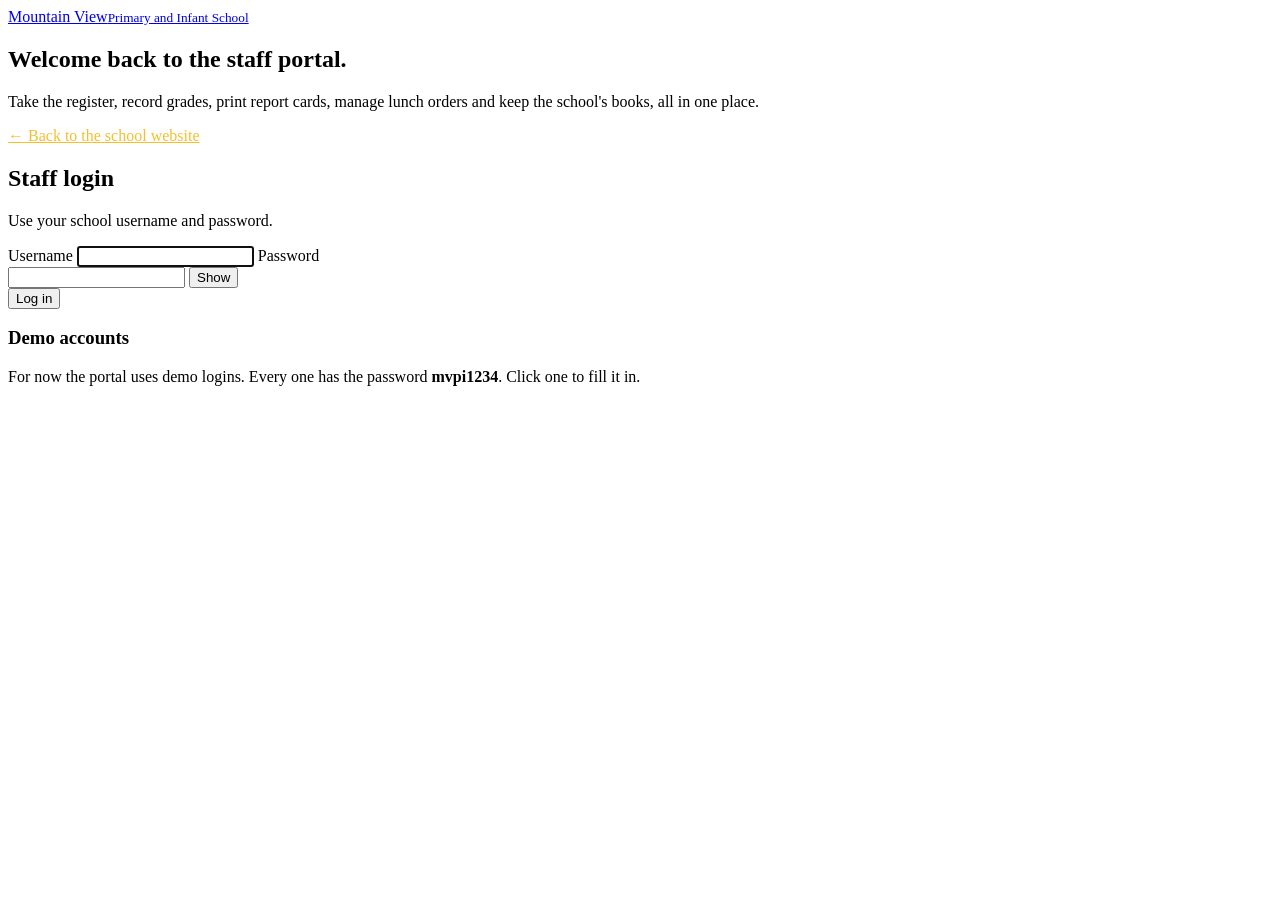
==== src/main/resources/static/login.html @ e2f793f7 "Added a more user friendly website" ====
<!DOCTYPE html>
<html lang="en">
<head>
  <meta charset="UTF-8">
  <meta name="viewport" content="width=device-width, initial-scale=1">
  <title>Staff login · Mountain View Primary and Infant School</title>
  <link rel="stylesheet" href="/assets/css/site.css">
</head>
<body>
  <div class="login-page">
    <aside class="login-art">
      <a class="brand" href="/" id="brand">
        <span class="name">Mountain View<small>Primary and Infant School</small></span>
      </a>
      <div>
        <h1>Welcome back to the staff portal.</h1>
        <p>Take the register, record grades, print report cards, manage lunch orders and keep the school's books, all in one place.</p>
      </div>
      <p class="small" style="margin:0"><a href="/" style="color:#f4bf2e">← Back to the school website</a></p>
    </aside>

    <main class="login-panel">
      <div class="login-box">
        <h2>Staff login</h2>
        <p class="muted">Use your school username and password.</p>

        <div id="notice"></div>

        <form id="login-form" novalidate>
          <label class="field">
            <span>Username</span>
            <input id="username" name="username" autocomplete="username" required autofocus>
          </label>
          <label class="field">
            <span>Password</span>
            <div class="password-row">
              <input id="password" name="password" type="password" autocomplete="current-password" required>
              <button class="btn btn-ghost btn-sm" type="button" id="toggle-password">Show</button>
            </div>
          </label>
          <button class="btn btn-lg" type="submit" id="submit">Log in</button>
        </form>

        <section class="demo-accounts" aria-labelledby="demo-title">
          <h3 id="demo-title">Demo accounts</h3>
          <p class="small muted">For now the portal uses demo logins. Every one has the password <strong>mvpi1234</strong>. Click one to fill it in.</p>
          <div class="demo-grid" id="demo-grid"></div>
        </section>
      </div>
    </main>
  </div>

  <script type="module">
    import { login, session, ROLES, h, svg, CREST } from "/assets/js/core.js";

    const DEMO_PASSWORD = "mvpi1234";
    const el = (id) => document.getElementById(id);

    document.getElementById("brand").prepend(svg(CREST));

    // Already logged in in this tab: go straight to the portal.
    if (session.get()) location.replace("/app.html");

    const params = new URLSearchParams(location.search);
    if (params.has("expired")) {
      el("notice").append(h("div", { class: "alert alert-gold" }, "Your session ended. Please log in again."));
    }
    if (params.has("loggedout")) {
      el("notice").append(h("div", { class: "alert alert-info" }, "You have been logged out."));
    }

    const descriptions = {
      PRINCIPAL: "Everything",
      VICE_PRINCIPAL: "Everything",
      ADMIN_STAFF: "Student records",
      TEACHER: "Register, grades, lunch",
      BURSAR: "Income and expenses",
      TUCKSHOP_MANAGER: "Lunch orders",
    };
    for (const [role, info] of Object.entries(ROLES)) {
      el("demo-grid").append(h("button", {
        type: "button",
        class: "demo-btn",
        onclick: () => {
          el("username").value = info.username;
          el("password").value = DEMO_PASSWORD;
          el("submit").focus();
        },
      }, h("strong", null, `${info.label} · ${info.username}`), h("span", null, descriptions[role])));
    }

    el("toggle-password").addEventListener("click", () => {
      const field = el("password");
      const show = field.type === "password";
      field.type = show ? "text" : "password";
      el("toggle-password").textContent = show ? "Hide" : "Show";
    });

    el("login-form").addEventListener("submit", async (event) => {
      event.preventDefault();
      el("notice").replaceChildren();
      const username = el("username").value.trim();
      const password = el("password").value;
      if (!username || !password) {
        el("notice").append(h("div", { class: "alert alert-error", role: "alert" }, "Enter your username and password."));
        return;
      }
      el("submit").disabled = true;
      el("submit").textContent = "Logging in…";
      try {
        await login(username, password);
        location.replace("/app.html");
      } catch (error) {
        el("notice").append(h("div", { class: "alert alert-error", role: "alert" }, error.message));
        el("password").select();
      } finally {
        el("submit").disabled = false;
        el("submit").textContent = "Log in";
      }
    });
  </script>
</body>
</html>
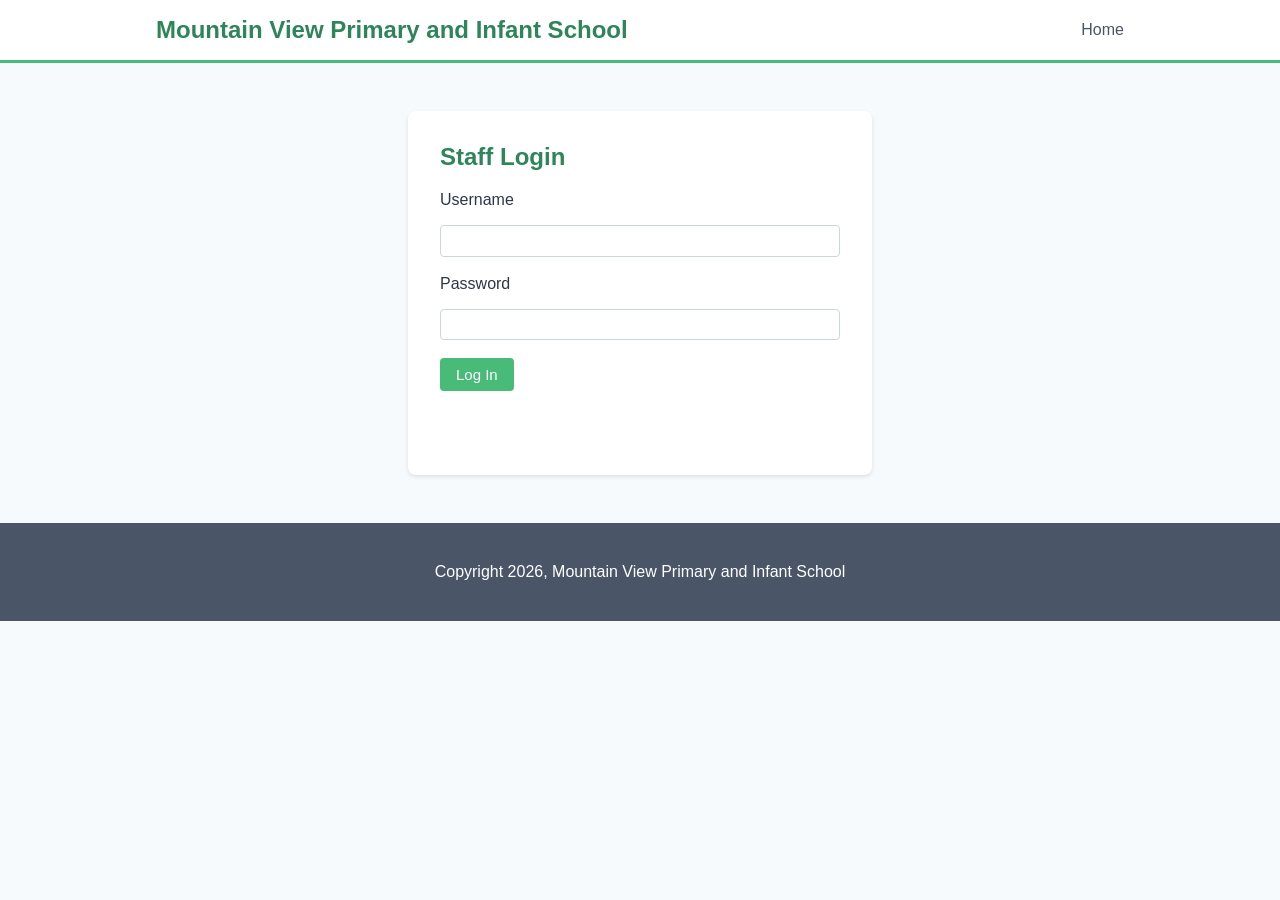
==== commit 4df336c2: "Updated website - unfinished" ====
--- a/src/main/resources/static/login.html
+++ b/src/main/resources/static/login.html
@@ -1,123 +1,44 @@
 <!DOCTYPE html>
 <html lang="en">
 <head>
-  <meta charset="UTF-8">
-  <meta name="viewport" content="width=device-width, initial-scale=1">
-  <title>Staff login · Mountain View Primary and Infant School</title>
-  <link rel="stylesheet" href="/assets/css/site.css">
+    <meta charset="UTF-8">
+    <meta name="viewport" content="width=device-width, initial-scale=1.0">
+    <title>Staff Login</title>
+    <link rel="stylesheet" href="css/styles.css">
+    <script src="js/login.js"></script>
 </head>
 <body>
-  <div class="login-page">
-    <aside class="login-art">
-      <a class="brand" href="/" id="brand">
-        <span class="name">Mountain View<small>Primary and Infant School</small></span>
-      </a>
-      <div>
-        <h1>Welcome back to the staff portal.</h1>
-        <p>Take the register, record grades, print report cards, manage lunch orders and keep the school's books, all in one place.</p>
-      </div>
-      <p class="small" style="margin:0"><a href="/" style="color:#f4bf2e">← Back to the school website</a></p>
-    </aside>
+    <header>
+        <div class="container">
+            <h1>Mountain View Primary and Infant School</h1>
+            <nav>
+                <ul>
+                    <li><a href="index.html">Home</a></li>
+                </ul>
+            </nav>
+        </div>
+    </header>
 
-    <main class="login-panel">
-      <div class="login-box">
-        <h2>Staff login</h2>
-        <p class="muted">Use your school username and password.</p>
+    <main>
+        <div class="login-box">
+            <h2>Staff Login</h2>
+            <form id="login-form">
+                <label for="username">Username</label>
+                <input type="text" id="username" name="username">
+                <br><br>
+                <label for="password">Password</label>
+                <input type="password" id="password" name="password">
+                <br><br>
+                <button type="submit">Log In</button>
+            </form>
+            <p id="message" class="message error"></p>
+        </div>
+    </main>
 
-        <div id="notice"></div>
-
-        <form id="login-form" novalidate>
-          <label class="field">
-            <span>Username</span>
-            <input id="username" name="username" autocomplete="username" required autofocus>
-          </label>
-          <label class="field">
-            <span>Password</span>
-            <div class="password-row">
-              <input id="password" name="password" type="password" autocomplete="current-password" required>
-              <button class="btn btn-ghost btn-sm" type="button" id="toggle-password">Show</button>
-            </div>
-          </label>
-          <button class="btn btn-lg" type="submit" id="submit">Log in</button>
-        </form>
-
-        <section class="demo-accounts" aria-labelledby="demo-title">
-          <h3 id="demo-title">Demo accounts</h3>
-          <p class="small muted">For now the portal uses demo logins. Every one has the password <strong>mvpi1234</strong>. Click one to fill it in.</p>
-          <div class="demo-grid" id="demo-grid"></div>
-        </section>
-      </div>
-    </main>
-  </div>
-
-  <script type="module">
-    import { login, session, ROLES, h, svg, CREST } from "/assets/js/core.js";
-
-    const DEMO_PASSWORD = "mvpi1234";
-    const el = (id) => document.getElementById(id);
-
-    document.getElementById("brand").prepend(svg(CREST));
-
-    // Already logged in in this tab: go straight to the portal.
-    if (session.get()) location.replace("/app.html");
-
-    const params = new URLSearchParams(location.search);
-    if (params.has("expired")) {
-      el("notice").append(h("div", { class: "alert alert-gold" }, "Your session ended. Please log in again."));
-    }
-    if (params.has("loggedout")) {
-      el("notice").append(h("div", { class: "alert alert-info" }, "You have been logged out."));
-    }
-
-    const descriptions = {
-      PRINCIPAL: "Everything",
-      VICE_PRINCIPAL: "Everything",
-      ADMIN_STAFF: "Student records",
-      TEACHER: "Register, grades, lunch",
-      BURSAR: "Income and expenses",
-      TUCKSHOP_MANAGER: "Lunch orders",
-    };
-    for (const [role, info] of Object.entries(ROLES)) {
-      el("demo-grid").append(h("button", {
-        type: "button",
-        class: "demo-btn",
-        onclick: () => {
-          el("username").value = info.username;
-          el("password").value = DEMO_PASSWORD;
-          el("submit").focus();
-        },
-      }, h("strong", null, `${info.label} · ${info.username}`), h("span", null, descriptions[role])));
-    }
-
-    el("toggle-password").addEventListener("click", () => {
-      const field = el("password");
-      const show = field.type === "password";
-      field.type = show ? "text" : "password";
-      el("toggle-password").textContent = show ? "Hide" : "Show";
-    });
-
-    el("login-form").addEventListener("submit", async (event) => {
-      event.preventDefault();
-      el("notice").replaceChildren();
-      const username = el("username").value.trim();
-      const password = el("password").value;
-      if (!username || !password) {
-        el("notice").append(h("div", { class: "alert alert-error", role: "alert" }, "Enter your username and password."));
-        return;
-      }
-      el("submit").disabled = true;
-      el("submit").textContent = "Logging in…";
-      try {
-        await login(username, password);
-        location.replace("/app.html");
-      } catch (error) {
-        el("notice").append(h("div", { class: "alert alert-error", role: "alert" }, error.message));
-        el("password").select();
-      } finally {
-        el("submit").disabled = false;
-        el("submit").textContent = "Log in";
-      }
-    });
-  </script>
+    <footer>
+        <div class="container">
+            <p>Copyright 2026, Mountain View Primary and Infant School</p>
+        </div>
+    </footer>
 </body>
 </html>
--- a/src/main/resources/static/css/styles.css
+++ b/src/main/resources/static/css/styles.css
@@ -0,0 +1,371 @@
+/* Styles for the Mountain View website and staff portal */
+
+body {
+    margin: 0;
+    font-family: -apple-system, BlinkMacSystemFont, "Segoe UI", Roboto, "Helvetica Neue", Arial, sans-serif;
+    font-size: 16px;
+    color: #2D3748;
+    background-color: #F7FAFC;
+}
+
+.container {
+    max-width: 1000px;
+    width: 100%;
+    margin: 0 auto;
+    box-sizing: border-box;
+    padding-left: 1rem;
+    padding-right: 1rem;
+}
+
+h1, h2, h3 {
+    color: #2F855A;
+}
+
+a {
+    color: #5A67D8;
+}
+
+/* Makes sure anything with the hidden attribute stays hidden */
+[hidden] {
+    display: none !important;
+}
+
+.table-scroll {
+    overflow-x: auto;
+}
+
+
+/* The header */
+
+header {
+    background-color: white;
+    border-bottom: 3px solid #48BB78;
+}
+
+header .container {
+    display: flex;
+    align-items: center;
+    justify-content: space-between;
+    gap: 2rem;
+    padding-top: 1rem;
+    padding-bottom: 1rem;
+}
+
+header h1 {
+    margin: 0;
+    font-size: 24px;
+}
+
+header ul {
+    list-style: none;
+    margin: 0;
+    padding: 0;
+    display: flex;
+    flex-wrap: wrap;
+    gap: 1.5rem;
+}
+
+header a {
+    text-decoration: none;
+    color: #4A5568;
+}
+
+header a:hover {
+    color: #48BB78;
+}
+
+header a.current {
+    color: #2F855A;
+    font-weight: bold;
+}
+
+
+/* Buttons */
+
+.btn, button {
+    background-color: #48BB78;
+    color: white;
+    border: none;
+    padding: 0.5rem 1rem;
+    font-size: 15px;
+    border-radius: 4px;
+    cursor: pointer;
+    text-decoration: none;
+    display: inline-block;
+}
+
+.btn:hover, button:hover {
+    background-color: #38A169;
+}
+
+button.grey {
+    background-color: #A0AEC0;
+}
+
+button.small {
+    padding: 0.25rem 0.6rem;
+    font-size: 13px;
+}
+
+
+/* Forms */
+
+input, select, textarea {
+    padding: 0.4rem;
+    font-size: 15px;
+    border: 1px solid #CBD5E0;
+    border-radius: 4px;
+}
+
+label {
+    display: inline-block;
+    margin-right: 1rem;
+    margin-bottom: 0.75rem;
+}
+
+fieldset {
+    border: 1px solid #CBD5E0;
+    border-radius: 6px;
+    background-color: white;
+    margin-bottom: 1.5rem;
+    padding: 1rem;
+}
+
+legend {
+    font-weight: bold;
+    color: #2F855A;
+}
+
+.form-row label {
+    display: inline-flex;
+    flex-direction: column;
+    gap: 0.25rem;
+}
+
+
+/* Tables */
+
+table {
+    border-collapse: collapse;
+    width: 100%;
+    background-color: white;
+    margin-bottom: 1rem;
+}
+
+th, td {
+    border: 1px solid #CBD5E0;
+    padding: 8px 10px;
+    text-align: left;
+}
+
+th {
+    background-color: #E2E8F0;
+}
+
+tbody tr:nth-child(even) {
+    background-color: #F7FAFC;
+}
+
+
+/* Messages */
+
+.message {
+    font-weight: bold;
+    min-height: 1.2em;
+}
+
+.error {
+    color: #C53030;
+}
+
+.success {
+    color: #2F855A;
+}
+
+
+/* Home page */
+
+.hero {
+    background-color: #E2E8F0;
+    padding: 3rem 0;
+}
+
+.hero h2 {
+    font-size: 32px;
+    margin-top: 0;
+}
+
+.hero p {
+    font-size: 18px;
+    max-width: 650px;
+}
+
+.about, .news {
+    padding: 2rem 0;
+}
+
+.cards {
+    display: grid;
+    grid-template-columns: repeat(3, 1fr);
+    gap: 1rem;
+}
+
+.card {
+    background-color: white;
+    padding: 1rem;
+    border-radius: 8px;
+    box-shadow: 0 2px 4px rgba(0, 0, 0, 0.1);
+}
+
+.card h3 {
+    margin-top: 0;
+}
+
+.portal-band {
+    background-color: #4A5568;
+    color: white;
+    padding: 3rem 0;
+}
+
+.portal-band .container {
+    display: flex;
+    align-items: center;
+    justify-content: space-between;
+    gap: 1rem;
+}
+
+.portal-band h2 {
+    color: white;
+    margin-top: 0;
+}
+
+.news article {
+    background-color: white;
+    padding: 1rem;
+    margin-bottom: 1rem;
+    border-left: 4px solid #48BB78;
+}
+
+.news article h3 {
+    margin-top: 0;
+}
+
+
+/* Login page */
+
+.login-box {
+    max-width: 400px;
+    margin: 3rem auto;
+    background-color: white;
+    padding: 2rem;
+    border-radius: 8px;
+    box-shadow: 0 2px 4px rgba(0, 0, 0, 0.1);
+}
+
+.login-box h2 {
+    margin-top: 0;
+}
+
+.login-box label {
+    display: block;
+    margin-right: 0;
+}
+
+.login-box input {
+    width: 100%;
+    box-sizing: border-box;
+    margin-top: 0.25rem;
+}
+
+
+/* Staff portal pages */
+
+main.portal {
+    padding-top: 1rem;
+    padding-bottom: 2rem;
+}
+
+.user-info {
+    color: #4A5568;
+    font-size: 14px;
+}
+
+.boxes {
+    display: grid;
+    grid-template-columns: repeat(3, 1fr);
+    gap: 1rem;
+    margin-bottom: 1.5rem;
+}
+
+.box {
+    background-color: white;
+    border: 1px solid #CBD5E0;
+    border-radius: 6px;
+    padding: 1rem;
+}
+
+.box .number {
+    font-size: 28px;
+    font-weight: bold;
+    color: #2F855A;
+}
+
+.details {
+    background-color: white;
+    border: 1px solid #CBD5E0;
+    padding: 1rem;
+    margin-bottom: 1.5rem;
+}
+
+.report-card {
+    background-color: white;
+    border: 2px solid #48BB78;
+    padding: 1.5rem;
+}
+
+.report-card h2 {
+    margin-top: 0;
+    text-align: center;
+}
+
+
+/* The footer */
+
+footer {
+    background-color: #4A5568;
+    color: white;
+    padding: 1.5rem 0;
+    margin-top: 2rem;
+}
+
+footer .container {
+    text-align: center;
+}
+
+
+/* Smaller screens */
+
+@media (max-width: 700px) {
+    header .container {
+        flex-direction: column;
+        align-items: flex-start;
+        gap: 0.75rem;
+    }
+
+    .cards, .boxes {
+        grid-template-columns: 1fr;
+    }
+
+    .portal-band .container {
+        flex-direction: column;
+        align-items: flex-start;
+    }
+}
+
+/* Hide the menu and buttons when printing a report card */
+
+@media print {
+    header, footer, fieldset, .no-print {
+        display: none;
+    }
+}
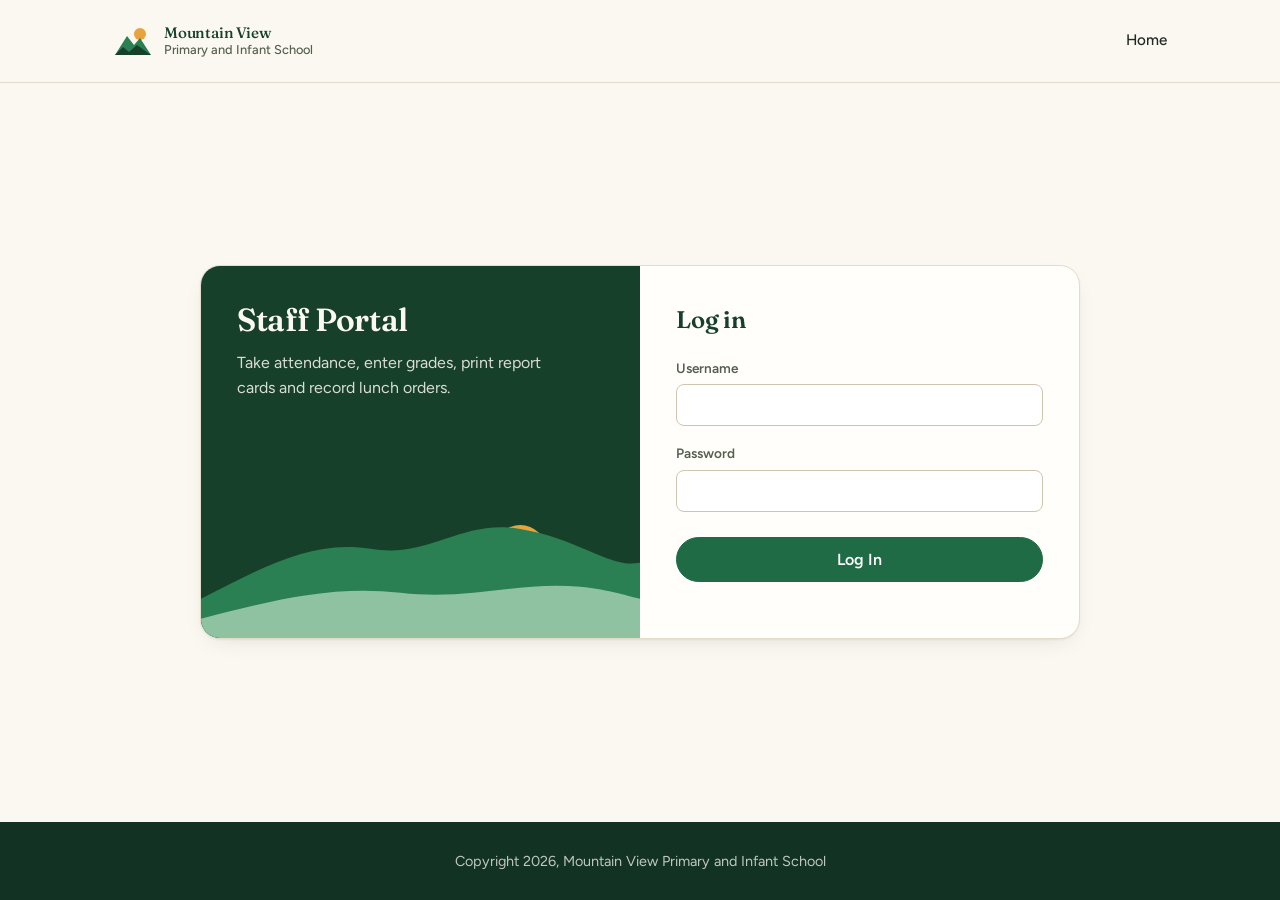
==== commit bd11e660: "Redesign the website and staff portal styling New look for the public site: mountain hero, ruled Abo" ====
--- a/src/main/resources/static/login.html
+++ b/src/main/resources/static/login.html
@@ -3,6 +3,7 @@
 <head>
     <meta charset="UTF-8">
     <meta name="viewport" content="width=device-width, initial-scale=1.0">
+    <meta name="theme-color" content="#FBF8F1">
     <title>Staff Login</title>
     <link rel="stylesheet" href="css/styles.css">
     <script src="js/login.js"></script>
@@ -10,8 +11,17 @@
 <body>
     <header>
         <div class="container">
-            <h1>Mountain View Primary and Infant School</h1>
-            <nav>
+            <h1>
+                <a href="index.html" class="brand">
+                    <svg viewBox="0 0 40 40" aria-hidden="true">
+                        <circle cx="27" cy="13" r="6" fill="#E8A33D"/>
+                        <path d="M2 34 14 15l7 9 6-7 11 17z" fill="#2A7F53"/>
+                        <path d="M2 34l8-8 6 5 8-7 14 10z" fill="#17402B"/>
+                    </svg>
+                    <span>Mountain View <small>Primary and Infant School</small></span>
+                </a>
+            </h1>
+            <nav aria-label="Main">
                 <ul>
                     <li><a href="index.html">Home</a></li>
                 </ul>
@@ -19,19 +29,30 @@
         </div>
     </header>
 
-    <main>
+    <main class="login-page">
         <div class="login-box">
-            <h2>Staff Login</h2>
-            <form id="login-form">
-                <label for="username">Username</label>
-                <input type="text" id="username" name="username">
-                <br><br>
-                <label for="password">Password</label>
-                <input type="password" id="password" name="password">
-                <br><br>
+            <div class="login-side">
+                <h2>Staff Portal</h2>
+                <p>Take attendance, enter grades, print report cards and record lunch orders.</p>
+                <svg viewBox="0 0 440 150" preserveAspectRatio="xMidYMax slice" aria-hidden="true">
+                    <circle cx="320" cy="62" r="26" fill="#E8A33D"/>
+                    <path fill="#2A7F53" d="M0 110 C60 80 110 50 170 60 C230 70 260 30 320 40 C380 50 410 80 440 74 V150 H0Z"/>
+                    <path fill="#8FC2A0" d="M0 130 C70 112 130 96 200 104 C270 112 320 92 380 98 C410 101 430 108 440 110 V150 H0Z"/>
+                </svg>
+            </div>
+            <form id="login-form" class="login-form">
+                <h3>Log in</h3>
+                <div class="field">
+                    <label for="username">Username</label>
+                    <input type="text" id="username" name="username" autocomplete="username" autocapitalize="none" spellcheck="false">
+                </div>
+                <div class="field">
+                    <label for="password">Password</label>
+                    <input type="password" id="password" name="password" autocomplete="current-password">
+                </div>
                 <button type="submit">Log In</button>
+                <p id="message" class="message error" role="alert"></p>
             </form>
-            <p id="message" class="message error"></p>
         </div>
     </main>
 
--- a/src/main/resources/static/css/styles.css
+++ b/src/main/resources/static/css/styles.css
@@ -1,28 +1,115 @@
 /* Styles for the Mountain View website and staff portal */
 
+@import url("https://fonts.googleapis.com/css2?family=Fraunces:opsz,wght@9..144,400..700&family=Figtree:wght@400..700&display=swap");
+
+:root {
+    /* Colours: warm exercise-book paper, hillside greens, a little sun */
+    --paper: #FBF8F1;
+    --paper-deep: #F3EEE1;
+    --surface: #FFFEFB;
+    --line: #E4DCCB;
+    --line-strong: #CFC5AF;
+    --ink: #1E2A23;
+    --ink-muted: #56604F;
+    --green-900: #123323;
+    --green-800: #17402B;
+    --green-700: #1F6B45;
+    --green-600: #2A7F53;
+    --green-300: #8FC2A0;
+    --green-100: #E3EFE5;
+    --sun: #E8A33D;
+    --sun-soft: #F6DDB0;
+    --blue: #2B4C7E;
+    --error: #B42318;
+    --error-soft: #FDECEA;
+
+    --font-display: "Fraunces", Georgia, "Times New Roman", serif;
+    --font-body: "Figtree", -apple-system, "Segoe UI", Roboto, Arial, sans-serif;
+
+    --radius: 14px;
+    --radius-sm: 8px;
+    --shadow: 0 1px 2px rgba(30, 42, 35, 0.06), 0 8px 24px -12px rgba(30, 42, 35, 0.18);
+    --ease-out: cubic-bezier(0.16, 1, 0.3, 1);
+}
+
+*, *::before, *::after {
+    box-sizing: border-box;
+}
+
+html {
+    scroll-behavior: smooth;
+    scroll-padding-top: 5.5rem;
+    scrollbar-color: var(--line-strong) var(--paper);
+    -webkit-text-size-adjust: 100%;
+}
+
 body {
     margin: 0;
-    font-family: -apple-system, BlinkMacSystemFont, "Segoe UI", Roboto, "Helvetica Neue", Arial, sans-serif;
+    font-family: var(--font-body);
     font-size: 16px;
-    color: #2D3748;
-    background-color: #F7FAFC;
+    line-height: 1.55;
+    color: var(--ink);
+    background-color: var(--paper);
+    -webkit-font-smoothing: antialiased;
+    min-height: 100vh;
+    display: flex;
+    flex-direction: column;
+}
+
+main {
+    flex: 1;
+}
+
+::selection {
+    background-color: var(--sun-soft);
+    color: var(--ink);
 }
 
 .container {
-    max-width: 1000px;
+    max-width: 1120px;
     width: 100%;
     margin: 0 auto;
-    box-sizing: border-box;
-    padding-left: 1rem;
-    padding-right: 1rem;
+    padding-left: 1.25rem;
+    padding-right: 1.25rem;
 }
 
 h1, h2, h3 {
-    color: #2F855A;
+    font-family: var(--font-display);
+    font-weight: 600;
+    color: var(--green-800);
+    line-height: 1.15;
+    letter-spacing: -0.01em;
+    text-wrap: balance;
+}
+
+h2 {
+    font-size: clamp(1.6rem, 1.2rem + 1.4vw, 2.1rem);
+    margin: 1.75rem 0 0.75rem;
+}
+
+h3 {
+    font-size: 1.25rem;
+    margin: 1.5rem 0 0.5rem;
+}
+
+p {
+    text-wrap: pretty;
 }
 
 a {
-    color: #5A67D8;
+    color: var(--blue);
+    text-underline-offset: 3px;
+    text-decoration-thickness: 1px;
+}
+
+a:hover {
+    text-decoration-thickness: 2px;
+}
+
+:focus-visible {
+    outline: 3px solid var(--blue);
+    outline-offset: 2px;
+    border-radius: 4px;
 }
 
 /* Makes sure anything with the hidden attribute stays hidden */
@@ -32,28 +119,61 @@
 
 .table-scroll {
     overflow-x: auto;
-}
-
-
-/* The header */
+    width: 100%;
+}
+
+
+/* The header (public pages) */
 
 header {
-    background-color: white;
-    border-bottom: 3px solid #48BB78;
+    background-color: rgba(251, 248, 241, 0.92);
+    border-bottom: 1px solid var(--line);
+    position: sticky;
+    top: 0;
+    z-index: 10;
+    backdrop-filter: saturate(1.4) blur(10px);
+    -webkit-backdrop-filter: saturate(1.4) blur(10px);
 }
 
 header .container {
     display: flex;
     align-items: center;
     justify-content: space-between;
-    gap: 2rem;
-    padding-top: 1rem;
-    padding-bottom: 1rem;
+    gap: 1.5rem;
+    padding-top: 0.85rem;
+    padding-bottom: 0.85rem;
 }
 
 header h1 {
     margin: 0;
-    font-size: 24px;
+    font-size: 1.15rem;
+    line-height: 1.2;
+    display: flex;
+    align-items: center;
+    gap: 0.7rem;
+}
+
+.brand {
+    display: flex;
+    align-items: center;
+    gap: 0.7rem;
+    color: inherit;
+    text-decoration: none;
+}
+
+.brand svg {
+    width: 40px;
+    height: 40px;
+    flex-shrink: 0;
+}
+
+.brand small {
+    display: block;
+    font-family: var(--font-body);
+    font-size: 0.8rem;
+    font-weight: 500;
+    letter-spacing: 0;
+    color: var(--ink-muted);
 }
 
 header ul {
@@ -62,265 +182,749 @@
     padding: 0;
     display: flex;
     flex-wrap: wrap;
-    gap: 1.5rem;
+    align-items: center;
+    gap: 0.25rem;
 }
 
 header a {
+    display: inline-block;
     text-decoration: none;
-    color: #4A5568;
+    color: var(--ink);
+    font-weight: 500;
+    font-size: 0.95rem;
+    padding: 0.45rem 0.8rem;
+    border-radius: 999px;
+    transition: background-color 160ms ease, color 160ms ease;
 }
 
 header a:hover {
-    color: #48BB78;
+    background-color: var(--paper-deep);
+    color: var(--green-700);
 }
 
 header a.current {
-    color: #2F855A;
-    font-weight: bold;
+    color: var(--green-800);
+    background-color: var(--green-100);
+    font-weight: 600;
+}
+
+header a.nav-cta {
+    border: 1px solid var(--green-700);
+    color: var(--green-700);
+    margin-left: 0.5rem;
+}
+
+header a.nav-cta:hover {
+    background-color: var(--green-700);
+    color: white;
+}
+
+
+/* The header (staff portal): every portal page has <ul id="nav"> */
+
+header:has(#nav) {
+    background-color: var(--green-800);
+    border-bottom: 0;
+    box-shadow: inset 0 -3px 0 var(--sun);
+    backdrop-filter: none;
+    -webkit-backdrop-filter: none;
+}
+
+header:has(#nav) .container {
+    flex-wrap: wrap;
+    row-gap: 0.6rem;
+    padding-bottom: 1rem;
+}
+
+header:has(#nav) h1 {
+    color: var(--paper);
+    font-size: 1.2rem;
+}
+
+/* The little mountain mark beside "MVPI Staff Portal" */
+header:has(#nav) h1::before {
+    content: "";
+    width: 34px;
+    height: 34px;
+    flex-shrink: 0;
+    background: url("data:image/svg+xml,%3Csvg xmlns='http://www.w3.org/2000/svg' viewBox='0 0 40 40'%3E%3Ccircle cx='27' cy='13' r='6' fill='%23E8A33D'/%3E%3Cpath d='M2 34 14 15l7 9 6-7 11 17z' fill='%238FC2A0'/%3E%3Cpath d='M2 34l8-8 6 5 8-7 14 10z' fill='%23FBF8F1'/%3E%3C/svg%3E") center / contain no-repeat;
+}
+
+header:has(#nav) a {
+    color: rgba(251, 248, 241, 0.82);
+}
+
+header:has(#nav) a:hover {
+    background-color: rgba(251, 248, 241, 0.1);
+    color: var(--paper);
+}
+
+header:has(#nav) a.current {
+    background-color: var(--paper);
+    color: var(--green-800);
+}
+
+header:has(#nav) a#logout {
+    border: 1px solid rgba(251, 248, 241, 0.35);
+    margin-left: 0.25rem;
+}
+
+header:has(#nav) :focus-visible {
+    outline-color: var(--sun);
 }
 
 
 /* Buttons */
 
 .btn, button {
-    background-color: #48BB78;
+    font: inherit;
+    font-size: 0.95rem;
+    font-weight: 600;
+    background-color: var(--green-700);
     color: white;
-    border: none;
-    padding: 0.5rem 1rem;
-    font-size: 15px;
-    border-radius: 4px;
+    border: 1px solid var(--green-700);
+    padding: 0.6rem 1.15rem;
+    border-radius: 999px;
     cursor: pointer;
     text-decoration: none;
-    display: inline-block;
+    display: inline-flex;
+    align-items: center;
+    justify-content: center;
+    gap: 0.4rem;
+    line-height: 1.2;
+    transition: background-color 160ms ease, border-color 160ms ease, transform 120ms var(--ease-out);
 }
 
 .btn:hover, button:hover {
-    background-color: #38A169;
-}
-
-button.grey {
-    background-color: #A0AEC0;
+    background-color: var(--green-800);
+    border-color: var(--green-800);
+}
+
+.btn:active, button:active {
+    transform: scale(0.97);
+}
+
+button:disabled {
+    opacity: 0.5;
+    cursor: not-allowed;
+    transform: none;
+}
+
+button.grey, .btn.secondary {
+    background-color: var(--surface);
+    color: var(--ink);
+    border-color: var(--line-strong);
+}
+
+button.grey:hover, .btn.secondary:hover {
+    background-color: var(--paper-deep);
+    border-color: var(--ink-muted);
 }
 
 button.small {
-    padding: 0.25rem 0.6rem;
-    font-size: 13px;
+    padding: 0.3rem 0.75rem;
+    font-size: 0.82rem;
+}
+
+.btn.sun {
+    background-color: var(--sun);
+    border-color: var(--sun);
+    color: var(--green-900);
+}
+
+.btn.sun:hover {
+    background-color: #F0B45A;
+    border-color: #F0B45A;
 }
 
 
 /* Forms */
 
 input, select, textarea {
-    padding: 0.4rem;
-    font-size: 15px;
-    border: 1px solid #CBD5E0;
-    border-radius: 4px;
+    font: inherit;
+    font-size: 0.95rem;
+    font-weight: 400;
+    color: var(--ink);
+    background-color: white;
+    padding: 0.5rem 0.7rem;
+    min-height: 2.5rem;
+    border: 1px solid var(--line-strong);
+    border-radius: var(--radius-sm);
+    transition: border-color 140ms ease, box-shadow 140ms ease;
+    accent-color: var(--green-700);
+}
+
+input::placeholder, textarea::placeholder {
+    color: #747C6D;
+}
+
+input:hover, select:hover, textarea:hover {
+    border-color: var(--ink-muted);
+}
+
+input:focus, select:focus, textarea:focus {
+    outline: none;
+    border-color: var(--green-700);
+    box-shadow: 0 0 0 3px rgba(31, 107, 69, 0.2);
+}
+
+input[type="checkbox"] {
+    min-height: 0;
+    width: 1.1rem;
+    height: 1.1rem;
+    padding: 0;
+    margin: 0;
 }
 
 label {
-    display: inline-block;
-    margin-right: 1rem;
-    margin-bottom: 0.75rem;
-}
-
-fieldset {
-    border: 1px solid #CBD5E0;
-    border-radius: 6px;
-    background-color: white;
-    margin-bottom: 1.5rem;
-    padding: 1rem;
-}
-
-legend {
-    font-weight: bold;
-    color: #2F855A;
-}
-
-.form-row label {
     display: inline-flex;
     flex-direction: column;
-    gap: 0.25rem;
-}
-
-
-/* Tables */
+    gap: 0.3rem;
+    font-size: 0.85rem;
+    font-weight: 600;
+    color: var(--ink-muted);
+    margin-right: 0.75rem;
+    margin-bottom: 0.75rem;
+}
+
+/* A checkbox sits beside its words */
+label:has(> input[type="checkbox"]) {
+    flex-direction: row;
+    align-items: center;
+    gap: 0.5rem;
+    color: var(--ink);
+    font-weight: 500;
+    font-size: 0.95rem;
+}
+
+fieldset {
+    border: 1px solid var(--line);
+    border-radius: var(--radius);
+    background-color: var(--surface);
+    box-shadow: var(--shadow);
+    margin: 0 0 1.5rem;
+    padding: 1.4rem 1.5rem 1.5rem;
+    min-width: 0;
+    display: flex;
+    flex-wrap: wrap;
+    align-items: flex-end;
+    gap: 0.75rem 0.85rem;
+}
+
+fieldset label {
+    margin: 0;
+}
+
+/* Anything that is not a field or a button takes the whole row */
+fieldset > :is(legend, p, div, h3, table, .form-row) {
+    flex-basis: 100%;
+    margin-top: 0;
+    margin-bottom: 0;
+}
+
+fieldset > p:empty {
+    display: none;
+}
+
+legend {
+    float: left;
+    width: 100%;
+    padding: 0 0 0.85rem;
+    margin-bottom: 0.25rem;
+    border-bottom: 1px solid var(--line);
+    font-family: var(--font-display);
+    font-size: 1.2rem;
+    font-weight: 600;
+    color: var(--green-800);
+}
+
+.form-row {
+    display: flex;
+    flex-wrap: wrap;
+    align-items: flex-end;
+    gap: 0.75rem 0.85rem;
+}
+
+.form-row label {
+    margin: 0;
+}
+
+
+/* Tables (some are built without a thead, so style th and td directly) */
 
 table {
-    border-collapse: collapse;
+    border-collapse: separate;
+    border-spacing: 0;
     width: 100%;
-    background-color: white;
-    margin-bottom: 1rem;
+    background-color: var(--surface);
+    border: 1px solid var(--line);
+    border-radius: 10px;
+    overflow: hidden;
+    margin: 0.5rem 0 1rem;
+    font-size: 0.93rem;
 }
 
 th, td {
-    border: 1px solid #CBD5E0;
-    padding: 8px 10px;
+    padding: 0.6rem 0.85rem;
     text-align: left;
+    border-bottom: 1px solid var(--line);
+    vertical-align: middle;
+    font-variant-numeric: tabular-nums;
+    white-space: nowrap;
 }
 
 th {
-    background-color: #E2E8F0;
-}
-
-tbody tr:nth-child(even) {
-    background-color: #F7FAFC;
+    background-color: var(--paper-deep);
+    font-weight: 600;
+    font-size: 0.83rem;
+    color: var(--ink-muted);
+    white-space: nowrap;
+}
+
+tr:last-child > td {
+    border-bottom: 0;
+}
+
+tbody tr:hover > td,
+tr:not(:first-child):hover > td {
+    background-color: #FAF6EC;
+}
+
+td select, td input {
+    min-height: 2.1rem;
+    padding: 0.3rem 0.5rem;
+    font-size: 0.88rem;
 }
 
 
 /* Messages */
 
 .message {
-    font-weight: bold;
+    font-weight: 600;
     min-height: 1.2em;
 }
 
+.message:empty {
+    min-height: 0;
+    margin: 0;
+}
+
 .error {
-    color: #C53030;
+    color: var(--error);
+}
+
+p.error:not(:empty), td.error {
+    background-color: var(--error-soft);
+    border: 1px solid #F5C2BD;
+    border-radius: var(--radius-sm);
+    padding: 0.55rem 0.8rem;
+    font-weight: 600;
 }
 
 .success {
-    color: #2F855A;
+    color: var(--green-700);
 }
 
 
 /* Home page */
 
 .hero {
-    background-color: #E2E8F0;
-    padding: 3rem 0;
+    position: relative;
+    background: linear-gradient(180deg, var(--paper) 0%, #EEF3E8 70%, #E4EEDF 100%);
+    padding: clamp(3.5rem, 8vw, 6.5rem) 0 0;
+    overflow: hidden;
+}
+
+.hero .container {
+    position: relative;
+    z-index: 1;
 }
 
 .hero h2 {
-    font-size: 32px;
+    font-size: clamp(2.6rem, 1.4rem + 5vw, 4.75rem);
+    line-height: 1.02;
+    letter-spacing: -0.03em;
+    font-weight: 600;
+    font-variation-settings: "opsz" 144;
+    margin: 0 0 1.25rem;
+    max-width: 12ch;
+}
+
+.hero p {
+    font-size: clamp(1.05rem, 1rem + 0.35vw, 1.25rem);
+    max-width: 52ch;
+    color: var(--ink-muted);
+    margin: 0 0 2rem;
+}
+
+.hero-actions {
+    display: flex;
+    flex-wrap: wrap;
+    gap: 0.75rem;
+}
+
+.hero-actions .btn {
+    padding: 0.8rem 1.4rem;
+    font-size: 1rem;
+}
+
+.ridges {
+    display: block;
+    width: 100%;
+    height: clamp(160px, 22vw, 300px);
+    margin-top: clamp(-2rem, -2vw, 0rem);
+}
+
+.ridges .ridge,
+.ridges .sun-disc {
+    transform-box: fill-box;
+    animation: rise 1.4s var(--ease-out) both;
+}
+
+.ridges .sun-disc { animation-name: sun-rise; animation-duration: 2s; }
+.ridges .far { animation-delay: 60ms; }
+.ridges .mid { animation-delay: 160ms; }
+.ridges .near { animation-delay: 260ms; }
+
+@keyframes rise {
+    from { transform: translateY(18%); }
+    to { transform: translateY(0); }
+}
+
+@keyframes sun-rise {
+    from { transform: translateY(40%); }
+    to { transform: translateY(0); }
+}
+
+@media (prefers-reduced-motion: reduce) {
+    .ridges .ridge, .ridges .sun-disc { animation: none; }
+    html { scroll-behavior: auto; }
+}
+
+.section {
+    padding: clamp(3rem, 7vw, 5.5rem) 0;
+}
+
+.section h2 {
     margin-top: 0;
 }
 
-.hero p {
-    font-size: 18px;
-    max-width: 650px;
-}
-
-.about, .news {
-    padding: 2rem 0;
-}
-
-.cards {
+/* About: heading on the left, a ruled list on the right */
+.split {
     display: grid;
-    grid-template-columns: repeat(3, 1fr);
-    gap: 1rem;
-}
-
-.card {
-    background-color: white;
-    padding: 1rem;
-    border-radius: 8px;
-    box-shadow: 0 2px 4px rgba(0, 0, 0, 0.1);
-}
-
-.card h3 {
-    margin-top: 0;
-}
-
+    grid-template-columns: minmax(0, 1fr) minmax(0, 1.6fr);
+    gap: clamp(1.5rem, 5vw, 5rem);
+    align-items: start;
+}
+
+.split > h2 {
+    position: sticky;
+    top: 6rem;
+}
+
+.ruled {
+    list-style: none;
+    margin: 0;
+    padding: 0;
+    border-top: 1px solid var(--line-strong);
+}
+
+.ruled li {
+    display: grid;
+    grid-template-columns: 12rem minmax(0, 1fr);
+    gap: 1.5rem;
+    padding: 1.5rem 0;
+    border-bottom: 1px solid var(--line);
+}
+
+.ruled h3 {
+    margin: 0;
+    font-size: 1.3rem;
+}
+
+.ruled p {
+    margin: 0;
+    color: var(--ink-muted);
+    max-width: 60ch;
+}
+
+/* Departments: three stops climbing up the hill */
+.departments {
+    background-color: var(--green-100);
+}
+
+.trail {
+    list-style: none;
+    margin: 2.5rem 0 0;
+    padding: 0;
+    display: grid;
+    grid-template-columns: repeat(3, minmax(0, 1fr));
+    align-items: end;
+}
+
+.trail li {
+    position: relative;
+    padding: 1.5rem 1.75rem 0 0;
+    border-top: 2px dashed var(--green-600);
+}
+
+.trail li:nth-child(1) { margin-bottom: 0; }
+.trail li:nth-child(2) { margin-bottom: 3rem; }
+.trail li:nth-child(3) { margin-bottom: 6rem; }
+
+/* The stop marker on the trail */
+.trail li::before {
+    content: "";
+    position: absolute;
+    top: -9px;
+    left: 0;
+    width: 16px;
+    height: 16px;
+    border-radius: 50%;
+    background-color: var(--paper);
+    border: 3px solid var(--green-700);
+}
+
+.trail li:last-child::before {
+    background-color: var(--sun);
+    border-color: var(--green-800);
+}
+
+.trail h3 {
+    margin: 0 0 0.5rem;
+    font-size: 1.45rem;
+}
+
+.trail p {
+    margin: 0;
+    color: var(--ink-muted);
+    max-width: 34ch;
+}
+
+/* Staff portal band */
 .portal-band {
-    background-color: #4A5568;
-    color: white;
-    padding: 3rem 0;
+    background-color: var(--green-800);
+    color: rgba(251, 248, 241, 0.85);
+    padding: clamp(3rem, 6vw, 4.5rem) 0;
 }
 
 .portal-band .container {
     display: flex;
     align-items: center;
     justify-content: space-between;
-    gap: 1rem;
+    gap: 2rem;
 }
 
 .portal-band h2 {
-    color: white;
-    margin-top: 0;
-}
-
-.news article {
-    background-color: white;
-    padding: 1rem;
-    margin-bottom: 1rem;
-    border-left: 4px solid #48BB78;
-}
-
-.news article h3 {
-    margin-top: 0;
+    color: var(--paper);
+    margin: 0 0 0.5rem;
+}
+
+.portal-band p {
+    margin: 0;
+    max-width: 56ch;
+}
+
+.portal-band .btn {
+    flex-shrink: 0;
+    padding: 0.8rem 1.4rem;
+    font-size: 1rem;
+}
+
+.portal-band :focus-visible {
+    outline-color: var(--sun);
+}
+
+/* News */
+.news-list {
+    display: grid;
+    grid-template-columns: repeat(3, minmax(0, 1fr));
+    gap: 2rem;
+    margin-top: 2rem;
+}
+
+.news-list article {
+    border-top: 2px solid var(--green-800);
+    padding-top: 1.1rem;
+}
+
+.news-list h3 {
+    margin: 0 0 0.5rem;
+}
+
+.news-list p {
+    margin: 0;
+    color: var(--ink-muted);
 }
 
 
 /* Login page */
 
+.login-page {
+    display: grid;
+    place-items: center;
+    padding: clamp(2rem, 6vw, 4.5rem) 1.25rem;
+}
+
 .login-box {
-    max-width: 400px;
-    margin: 3rem auto;
-    background-color: white;
-    padding: 2rem;
-    border-radius: 8px;
-    box-shadow: 0 2px 4px rgba(0, 0, 0, 0.1);
-}
-
-.login-box h2 {
-    margin-top: 0;
-}
-
-.login-box label {
+    width: 100%;
+    max-width: 880px;
+    display: grid;
+    grid-template-columns: minmax(0, 1fr) minmax(0, 1fr);
+    background-color: var(--surface);
+    border: 1px solid var(--line);
+    border-radius: 20px;
+    box-shadow: var(--shadow);
+    overflow: hidden;
+}
+
+.login-side {
+    background-color: var(--green-800);
+    color: rgba(251, 248, 241, 0.85);
+    padding: 2.25rem 2.25rem 0;
+    display: flex;
+    flex-direction: column;
+}
+
+.login-side h2 {
+    color: var(--paper);
+    margin: 0 0 0.75rem;
+    font-size: 2rem;
+}
+
+.login-side p {
+    margin: 0;
+    max-width: 32ch;
+}
+
+.login-side svg {
     display: block;
-    margin-right: 0;
-}
-
-.login-box input {
+    width: calc(100% + 4.5rem);
+    margin: auto -2.25rem 0;
+    padding-top: 2rem;
+}
+
+.login-form {
+    padding: 2.5rem 2.25rem;
+}
+
+.login-form h3 {
+    margin: 0 0 1.5rem;
+    font-size: 1.5rem;
+}
+
+.field {
+    display: flex;
+    flex-direction: column;
+    gap: 0.35rem;
+    margin-bottom: 1.1rem;
+}
+
+.field label {
+    margin: 0;
+}
+
+.field input {
     width: 100%;
-    box-sizing: border-box;
+}
+
+.login-form button {
+    width: 100%;
+    margin-top: 0.5rem;
+    padding: 0.75rem 1rem;
+    font-size: 1rem;
+}
+
+.login-form .message {
+    margin: 1rem 0 0;
+}
+
+
+/* Staff portal pages */
+
+main.portal {
+    padding-top: 1.5rem;
+    padding-bottom: 3rem;
+}
+
+main.portal > #page-content > h2:first-child,
+main.portal h2#welcome {
     margin-top: 0.25rem;
-}
-
-
-/* Staff portal pages */
-
-main.portal {
-    padding-top: 1rem;
-    padding-bottom: 2rem;
+    margin-bottom: 1.25rem;
 }
 
 .user-info {
-    color: #4A5568;
-    font-size: 14px;
+    color: var(--ink-muted);
+    font-size: 0.88rem;
+    margin: 0 0 0.75rem;
+}
+
+.user-info:empty {
+    display: none;
+}
+
+/* Students page: the search controls above the table */
+#page-content > label {
+    margin-right: 0.25rem;
+}
+
+#page-content > input, #page-content > select {
+    margin-right: 1rem;
 }
 
 .boxes {
     display: grid;
-    grid-template-columns: repeat(3, 1fr);
+    grid-template-columns: repeat(auto-fill, minmax(210px, 1fr));
     gap: 1rem;
     margin-bottom: 1.5rem;
 }
 
 .box {
-    background-color: white;
-    border: 1px solid #CBD5E0;
-    border-radius: 6px;
-    padding: 1rem;
+    background-color: var(--surface);
+    border: 1px solid var(--line);
+    border-radius: var(--radius);
+    box-shadow: var(--shadow);
+    padding: 1.1rem 1.25rem;
+    color: var(--ink-muted);
+    font-size: 0.9rem;
+}
+
+.box > div:first-child {
+    font-weight: 600;
+    color: var(--ink);
 }
 
 .box .number {
-    font-size: 28px;
-    font-weight: bold;
-    color: #2F855A;
+    font-family: var(--font-display);
+    font-size: 2.3rem;
+    font-weight: 600;
+    line-height: 1.1;
+    margin: 0.35rem 0 0.15rem;
+    color: var(--green-800);
+    font-variant-numeric: tabular-nums;
 }
 
 .details {
-    background-color: white;
-    border: 1px solid #CBD5E0;
-    padding: 1rem;
+    background-color: var(--surface);
+    border: 1px solid var(--line);
+    border-radius: var(--radius);
+    box-shadow: var(--shadow);
+    padding: 1.25rem 1.5rem;
     margin-bottom: 1.5rem;
+}
+
+.details h3:first-child {
+    margin-top: 0;
 }
 
 .report-card {
     background-color: white;
-    border: 2px solid #48BB78;
-    padding: 1.5rem;
+    border: 1px solid var(--line-strong);
+    outline: 1px solid var(--line);
+    outline-offset: -8px;
+    border-radius: 4px;
+    padding: 2rem 2.25rem;
+    box-shadow: var(--shadow);
 }
 
 .report-card h2 {
@@ -332,40 +936,152 @@
 /* The footer */
 
 footer {
-    background-color: #4A5568;
-    color: white;
-    padding: 1.5rem 0;
-    margin-top: 2rem;
+    background-color: var(--green-900);
+    color: rgba(251, 248, 241, 0.75);
+    padding: 1.75rem 0;
+    font-size: 0.9rem;
 }
 
 footer .container {
     text-align: center;
 }
 
+footer p {
+    margin: 0;
+}
+
+main.portal + footer, .login-page + footer {
+    margin-top: 0;
+}
+
 
 /* Smaller screens */
+
+@media (max-width: 860px) {
+    .split, .ruled li, .news-list {
+        grid-template-columns: 1fr;
+    }
+
+    .split > h2 {
+        position: static;
+    }
+
+    .ruled li {
+        gap: 0.4rem;
+    }
+
+    .news-list {
+        gap: 1.75rem;
+    }
+
+    .trail {
+        grid-template-columns: 1fr;
+        margin-left: 0.5rem;
+    }
+
+    .trail li,
+    .trail li:nth-child(n) {
+        margin: 0;
+        border-top: 0;
+        border-left: 2px dashed var(--green-600);
+        padding: 0 0 2rem 1.75rem;
+    }
+
+    .trail li:last-child {
+        padding-bottom: 0;
+    }
+
+    .trail li::before {
+        top: 2px;
+        left: -9px;
+    }
+
+    .login-box {
+        grid-template-columns: 1fr;
+    }
+
+    .login-side svg {
+        max-height: 120px;
+    }
+}
 
 @media (max-width: 700px) {
     header .container {
         flex-direction: column;
         align-items: flex-start;
-        gap: 0.75rem;
-    }
-
-    .cards, .boxes {
-        grid-template-columns: 1fr;
+        gap: 0.6rem;
+    }
+
+    header {
+        position: static;
+    }
+
+    header nav {
+        overflow-x: auto;
+        scrollbar-width: none;
+        margin: 0 -1.25rem;
+        padding: 0 1.25rem;
+        width: calc(100% + 2.5rem);
+    }
+
+    header ul {
+        flex-wrap: nowrap;
+    }
+
+    header a {
+        white-space: nowrap;
+    }
+
+    header a.nav-cta {
+        margin-left: 0;
     }
 
     .portal-band .container {
         flex-direction: column;
         align-items: flex-start;
     }
+
+    fieldset {
+        padding: 1.15rem 1rem 1.25rem;
+    }
+
+    fieldset label, .form-row label {
+        flex: 1 1 100%;
+    }
+
+    fieldset input:not([type="checkbox"]), fieldset select, fieldset textarea {
+        width: 100%;
+    }
+
+    input, select, textarea {
+        font-size: 16px; /* stops phones zooming in on the field */
+    }
+
+    .login-form, .login-side {
+        padding-left: 1.5rem;
+        padding-right: 1.5rem;
+    }
+
+    .login-side svg {
+        width: calc(100% + 3rem);
+        margin-left: -1.5rem;
+        margin-right: -1.5rem;
+    }
 }
 
 /* Hide the menu and buttons when printing a report card */
 
 @media print {
-    header, footer, fieldset, .no-print {
+    header, footer, fieldset, .no-print, .user-info {
         display: none;
     }
-}
+
+    body {
+        background: white;
+    }
+
+    .report-card {
+        box-shadow: none;
+        border-color: #999;
+    }
+}
